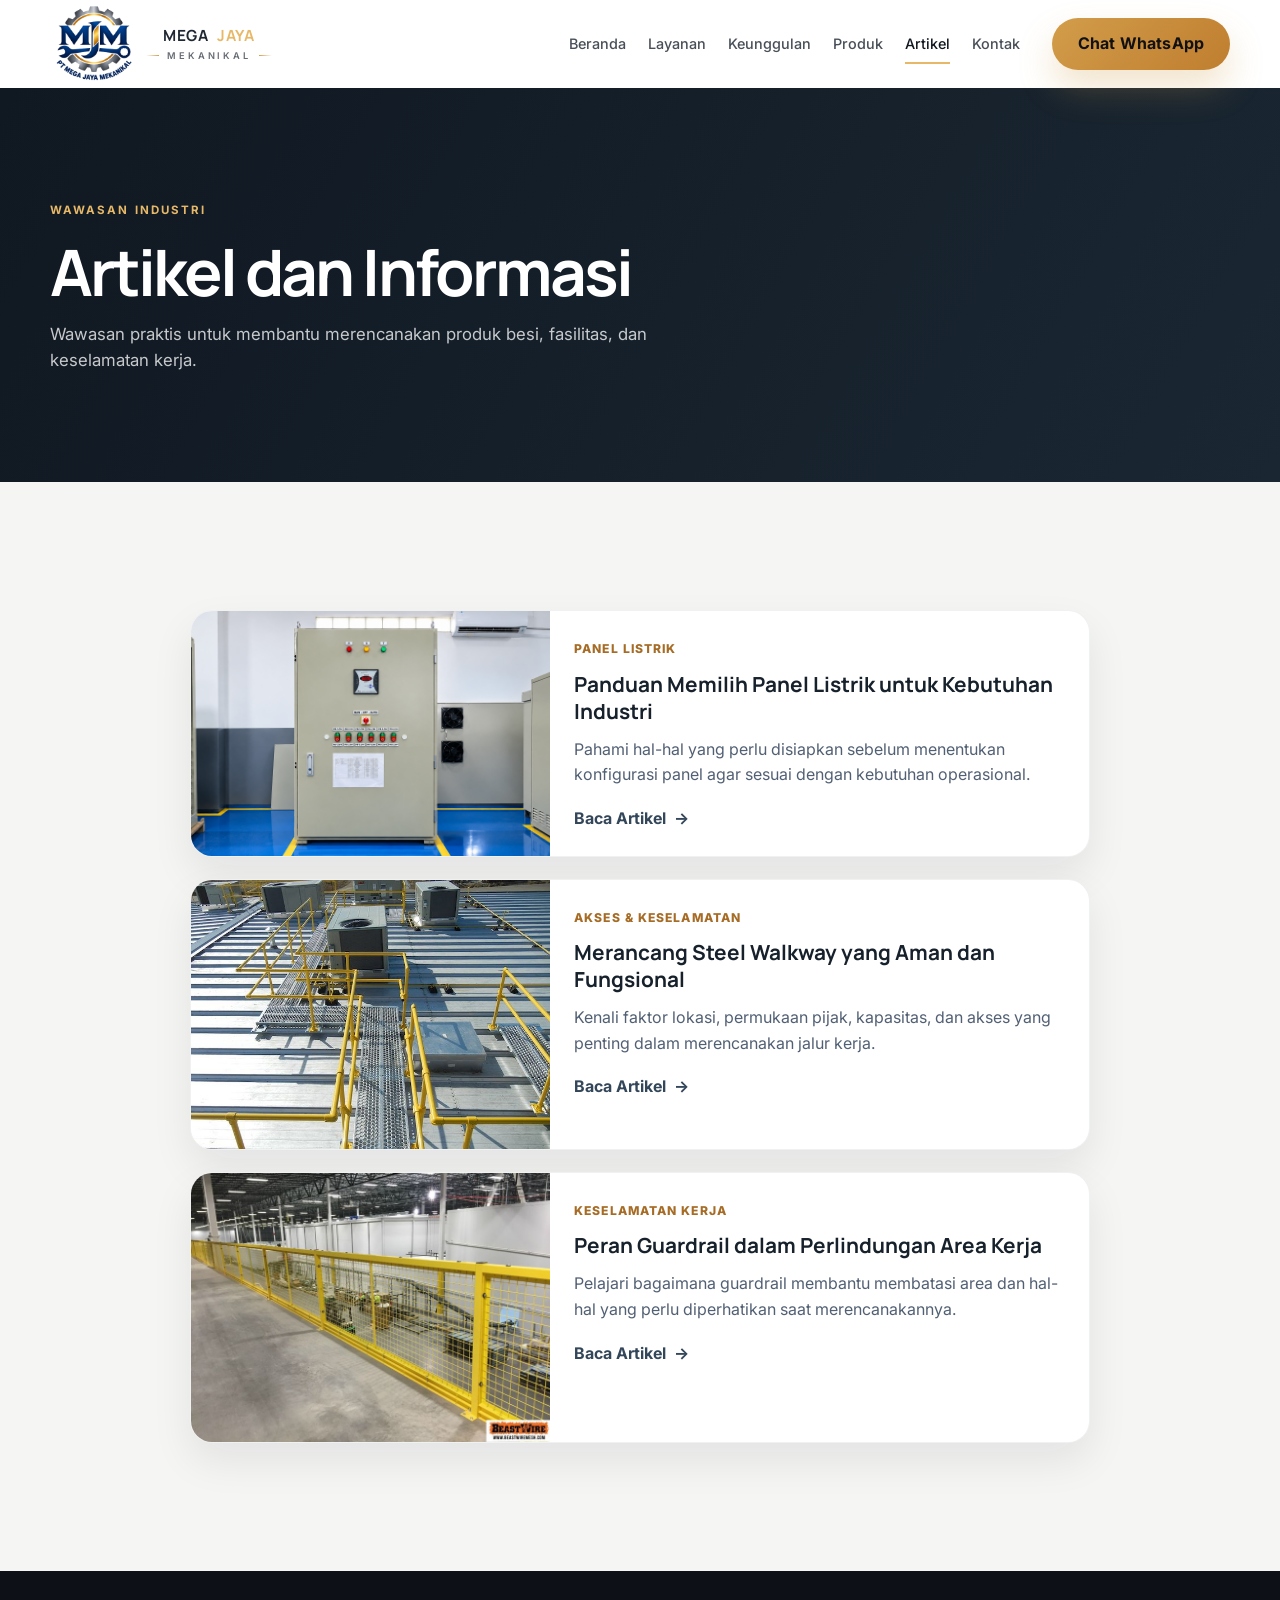
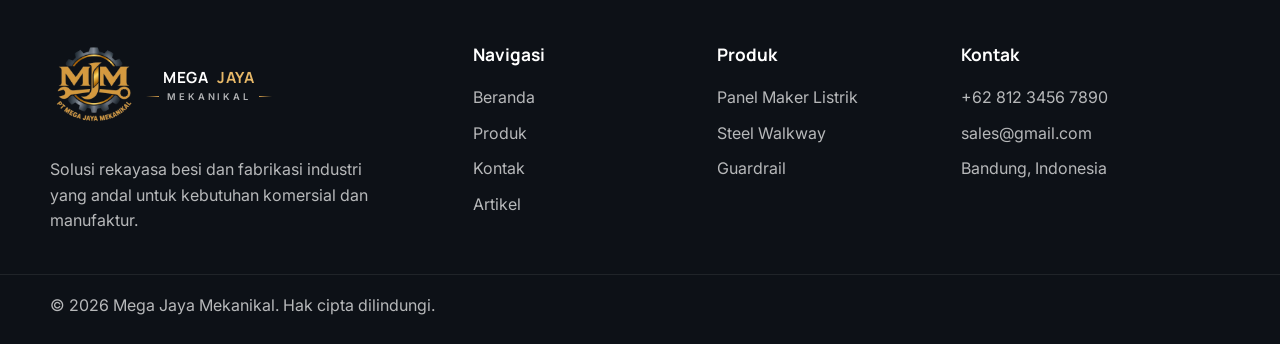
==== pages/artikel/index.html @ 6487f5b6 "Add articles and organize site pages Co-authored-by: Copilot <223556219+Copilot@users.noreply.github" ====
<!DOCTYPE html>
<html lang="id">
  <head>
    <meta charset="UTF-8" />
    <meta name="viewport" content="width=device-width, initial-scale=1.0" />
    <title>Artikel | Mega Jaya Mekanikal</title>
    <meta name="description" content="Artikel seputar panel listrik, steel walkway, dan keselamatan fasilitas industri dari Mega Jaya Mekanikal." />
    <link rel="icon" type="image/png" href="../../assets/images/mjm.png" />
    <link rel="preconnect" href="https://fonts.googleapis.com" />
    <link rel="preconnect" href="https://fonts.gstatic.com" crossorigin />
    <link href="https://fonts.googleapis.com/css2?family=Inter:wght@400;500;600;700;800;900&family=Manrope:wght@400;500;600;700;800&display=swap" rel="stylesheet" />
    <link rel="stylesheet" href="../../css/style.css" />
  </head>
  <body class="inner-page">
    <header class="site-header" id="top">
      <nav class="navbar container" aria-label="Navigasi utama">
        <a href="../../index.html#home" class="brand" aria-label="Beranda Mega Jaya Mekanikal">
          <img class="brand-logo" src="../../assets/images/mjm.png" alt="" />
          <span class="brand-text"><strong>Mega <span>Jaya</span></strong><small>MEKANIKAL</small></span>
        </a>
        <button class="nav-toggle" aria-label="Buka menu" aria-expanded="false">
          <span></span><span></span><span></span>
        </button>
        <div class="nav-menu" id="navMenu">
          <a class="nav-link" href="../../index.html">Beranda</a>
          <a class="nav-link" href="../../index.html#services">Layanan</a>
          <a class="nav-link" href="../../index.html#why-us">Keunggulan</a>
          <a class="nav-link" href="../produk/index.html">Produk</a>
          <a class="nav-link active" href="index.html" aria-current="page">Artikel</a>
          <a class="nav-link" href="../kontak/index.html">Kontak</a>
          <a class="btn btn-primary nav-cta" href="https://wa.me/6281234567890" target="_blank" rel="noopener">Chat WhatsApp</a>
        </div>
      </nav>
    </header>

    <main>
      <section class="page-banner">
        <div class="container">
          <span class="eyebrow">Wawasan Industri</span>
          <h1>Artikel dan Informasi</h1>
          <p>Wawasan praktis untuk membantu merencanakan produk besi, fasilitas, dan keselamatan kerja.</p>
        </div>
      </section>

      <section class="section article-listing">
        <div class="container">
          <div class="article-grid">
            <article class="article-card reveal">
              <a class="article-card-image" href="memilih-panel-listrik-industri.html" aria-label="Baca panduan memilih panel listrik industri">
                <img src="../../assets/images/panel.png" alt="Panel listrik untuk fasilitas industri" />
              </a>
              <div class="article-card-body">
                <span class="article-category">Panel Listrik</span>
                <h2><a href="memilih-panel-listrik-industri.html">Panduan Memilih Panel Listrik untuk Kebutuhan Industri</a></h2>
                <p>Pahami hal-hal yang perlu disiapkan sebelum menentukan konfigurasi panel agar sesuai dengan kebutuhan operasional.</p>
                <a class="article-read-more" href="memilih-panel-listrik-industri.html">Baca Artikel <span aria-hidden="true">→</span></a>
              </div>
            </article>

            <article class="article-card reveal">
              <a class="article-card-image" href="steel-walkway-aman.html" aria-label="Baca tentang steel walkway yang aman">
                <img src="../../assets/images/walkway.jpg" alt="Steel walkway di area kerja industri" />
              </a>
              <div class="article-card-body">
                <span class="article-category">Akses &amp; Keselamatan</span>
                <h2><a href="steel-walkway-aman.html">Merancang Steel Walkway yang Aman dan Fungsional</a></h2>
                <p>Kenali faktor lokasi, permukaan pijak, kapasitas, dan akses yang penting dalam merencanakan jalur kerja.</p>
                <a class="article-read-more" href="steel-walkway-aman.html">Baca Artikel <span aria-hidden="true">→</span></a>
              </div>
            </article>

            <article class="article-card reveal">
              <a class="article-card-image" href="guardrail-perlindungan-area-kerja.html" aria-label="Baca tentang guardrail untuk perlindungan area kerja">
                <img src="../../assets/images/guardrail.jpg" alt="Guardrail sebagai pembatas area kerja" />
              </a>
              <div class="article-card-body">
                <span class="article-category">Keselamatan Kerja</span>
                <h2><a href="guardrail-perlindungan-area-kerja.html">Peran Guardrail dalam Perlindungan Area Kerja</a></h2>
                <p>Pelajari bagaimana guardrail membantu membatasi area dan hal-hal yang perlu diperhatikan saat merencanakannya.</p>
                <a class="article-read-more" href="guardrail-perlindungan-area-kerja.html">Baca Artikel <span aria-hidden="true">→</span></a>
              </div>
            </article>
          </div>
        </div>
      </section>
    </main>

    <footer class="site-footer">
      <div class="container footer-grid">
        <div class="footer-brand">
          <a href="../../index.html#home" class="brand" aria-label="Beranda Mega Jaya Mekanikal">
            <img class="brand-logo" src="../../assets/images/logo.png" alt="" />
            <span class="brand-text"><strong>Mega <span>Jaya</span></strong><small>MEKANIKAL</small></span>
          </a>
          <p>Solusi rekayasa besi dan fabrikasi industri yang andal untuk kebutuhan komersial dan manufaktur.</p>
        </div>
        <div>
          <h3>Navigasi</h3>
          <ul>
            <li><a href="../../index.html">Beranda</a></li>
            <li><a href="../produk/index.html">Produk</a></li>
            <li><a href="../kontak/index.html">Kontak</a></li>
            <li><a href="index.html">Artikel</a></li>
          </ul>
        </div>
        <div>
          <h3>Produk</h3>
          <ul>
            <li><a href="../produk/panel-maker-detail.html">Panel Maker Listrik</a></li>
            <li><a href="../produk/steel-walkway-detail.html">Steel Walkway</a></li>
            <li><a href="../produk/guardrail-detail.html">Guardrail</a></li>
          </ul>
        </div>
        <div>
          <h3>Kontak</h3>
          <ul>
            <li><a href="https://wa.me/6281234567890" target="_blank" rel="noopener">+62 812 3456 7890</a></li>
            <li><a href="mailto:sales@gmail.com">sales@gmail.com</a></li>
            <li>Bandung, Indonesia</li>
          </ul>
        </div>
      </div>
      <div class="footer-bottom">
        <div class="container"><p>© <span id="currentYear"></span> Mega Jaya Mekanikal. Hak cipta dilindungi.</p></div>
      </div>
    </footer>
    <button class="back-to-top" type="button" aria-label="Kembali ke atas">↑</button>
    <script src="../../js/script.js"></script>
  </body>
</html>
---- css/style.css ----
:root {
  --bg: #0d1117;
  --bg-soft: #121923;
  --panel: #171d2a;
  --panel-alt: #1d2733;
  --card: rgba(255, 255, 255, 0.04);
  --text: #edf2f7;
  --muted: #afbcc9;
  --stroke: rgba(255, 255, 255, 0.1);
  --primary: #d29d4a;
  --primary-strong: #e7b868;
  --secondary: #7ea2c2;
  --success: #7ac7a1;
  --shadow: 0 24px 60px rgba(0, 0, 0, 0.34);
  --radius-lg: 28px;
  --radius-md: 18px;
  --radius-sm: 12px;
  --container: min(1180px, calc(100% - 40px));
  --transition: 0.35s ease;
  --section-space: clamp(80px, 10vw, 140px);
  --heading: "Manrope", "Inter", sans-serif;
  --body: "Inter", sans-serif;
}

* {
  box-sizing: border-box;
  margin: 0;
  padding: 0;
}

html {
  scroll-behavior: smooth;
}

body {
  font-family: var(--body);
  background: black;
  color: var(--bg);
  line-height: 1.6;
}

img {
  display: block;
  width: 100%;
}

a {
  color: inherit;
  text-decoration: none;
}

button,
input,
textarea {
  font: inherit;
}

button {
  cursor: pointer;
  border: none;
  background: none;
}

.container {
  width: var(--container);
  margin: 0 auto;
}

.section {
  padding: var(--section-space) 0;
}

.eyebrow {
  display: inline-flex;
  align-items: center;
  font-size: 0.72rem;
  letter-spacing: 0.18em;
  text-transform: uppercase;
  color: var(--primary-strong);
  font-weight: 700;
  margin-bottom: 18px;
}

.eyebrow-dark {
  color: var(--primary);
}

.section-heading {
  max-width: 700px;
  margin-bottom: 48px;
}

.section-heading h2 {
  font-family: var(--heading);
  font-size: clamp(2.2rem, 4vw, 3.4rem);
  line-height: 1.08;
  color: var(--bg);
  letter-spacing: -0.04em;
}

.inner-page {
  min-height: 100vh;
  background: #f5f5f3;
}

.page-banner {
  padding: clamp(64px, 9vw, 108px) 0;
  background: linear-gradient(120deg, #101821, #1a2733);
  color: white;
}

.page-banner h1 {
  max-width: 780px;
  margin-bottom: 14px;
  font-family: var(--heading);
  font-size: clamp(2.4rem, 5vw, 4rem);
  line-height: 1.08;
  letter-spacing: -0.045em;
}

.page-banner p {
  max-width: 620px;
  color: rgba(255, 255, 255, 0.76);
  font-size: 1.05rem;
}

.article-back-link {
  display: inline-block;
  margin-bottom: 22px;
  color: rgba(255, 255, 255, 0.82);
  font-weight: 700;
}

.article-back-link:hover {
  color: var(--primary-strong);
}

.article-grid {
  display: grid;
  grid-template-columns: minmax(0, 900px);
  justify-content: center;
  gap: 22px;
}

.article-card {
  display: grid;
  grid-template-columns: minmax(220px, 0.8fr) minmax(0, 1.2fr);
  align-items: stretch;
  overflow: hidden;
  border: 1px solid rgba(11, 17, 21, 0.06);
  border-radius: 22px;
  background: #fff;
  box-shadow: 0 18px 40px rgba(18, 24, 32, 0.08);
  transition: transform var(--transition), box-shadow var(--transition);
}

.article-card:hover {
  transform: translateY(-6px);
  box-shadow: 0 28px 50px rgba(17, 20, 24, 0.12);
}

.article-card-image {
  display: block;
  overflow: hidden;
}

.article-card-image img {
  height: 100%;
  min-height: 230px;
  object-fit: cover;
  transition: transform var(--transition);
}

.article-card:hover .article-card-image img {
  transform: scale(1.04);
}

.article-card-body {
  padding: 24px;
}

.article-category {
  display: inline-block;
  margin-bottom: 12px;
  color: #a66c26;
  font-size: 0.76rem;
  font-weight: 800;
  letter-spacing: 0.09em;
  text-transform: uppercase;
}

.article-card-body h2 {
  margin-bottom: 12px;
  color: #17212b;
  font-family: var(--heading);
  font-size: 1.3rem;
  line-height: 1.3;
}

.article-card-body h2 a:hover {
  color: #a66c26;
}

.article-card-body p {
  margin-bottom: 18px;
  color: #526074;
}

.article-read-more {
  display: inline-flex;
  align-items: center;
  gap: 8px;
  color: #33465a;
  font-weight: 700;
}

.article-read-more:hover {
  color: #a66c26;
}

.article-content {
  max-width: 850px;
  padding-top: 56px;
  padding-bottom: 80px;
}

.article-feature-image {
  width: 100%;
  max-height: 480px;
  margin-bottom: 34px;
  border-radius: var(--radius-lg);
  object-fit: cover;
}

.article-content p {
  margin-bottom: 18px;
  color: #445160;
  font-size: 1.04rem;
  line-height: 1.8;
}

.article-content .article-lead {
  color: #273443;
  font-size: 1.2rem;
  font-weight: 500;
}

.article-content h2 {
  margin: 34px 0 12px;
  color: #17212b;
  font-family: var(--heading);
  font-size: 1.7rem;
  line-height: 1.25;
}

.article-cta {
  margin: 42px 0 28px;
  padding: clamp(24px, 4vw, 38px);
  border-radius: var(--radius-md);
  background: #17212b;
  color: white;
}

.article-cta h2 {
  margin: 0 0 8px;
  color: white;
}

.article-cta p {
  color: rgba(255, 255, 255, 0.74);
}

.article-bottom-link {
  margin-bottom: 0;
  color: #33465a;
}

.article-bottom-link:hover {
  color: #a66c26;
}

.site-header {
  position: sticky;
  top: 0;
  z-index: 1000;
  background: #fff;
  transition: background-color var(--transition), box-shadow var(--transition), backdrop-filter var(--transition);
}

.site-header.scrolled {
  background: rgba(255, 255, 255, 0.55);
  box-shadow: 0 12px 40px rgba(0, 0, 0, 0.1);
  backdrop-filter: blur(12px);
  -webkit-backdrop-filter: blur(8px);
}

.navbar {
  display: flex;
  align-items: center;
  justify-content: space-between;
  min-height: 82px;
  gap: 18px;
}

.brand {
  display: inline-flex;
  align-items: center;
  gap: 8px;
  color: #202833;
  transition: opacity var(--transition);
}

.brand:hover {
  opacity: 0.86;
}

.brand-logo {
  display: block;
  width: 88px;
  height: 88px;
  object-fit: contain;
}

.brand-text {
  display: flex;
  flex-direction: column;
  align-items: center;
  gap: 7px;
  line-height: 1;
}

.brand-text strong {
  color: #202833;
  font-family: var(--heading);
  font-size: 0.96rem;
  font-weight: 700;
  letter-spacing: 0.045em;
  text-transform: uppercase;
  white-space: nowrap;
}

.brand-text strong span {
  display: inline-block;
  margin-left: 0.3em;
  color: var(--primary-strong);
}

.brand-text small {
  display: flex;
  align-items: center;
  gap: 8px;
  color: rgba(32, 40, 51, 0.68);
  font-size: 0.58rem;
  font-weight: 600;
  letter-spacing: 0.31em;
}

.brand-text small::before,
.brand-text small::after {
  width: 13px;
  height: 1px;
  background: linear-gradient(90deg, transparent, var(--primary));
  content: "";
}

.brand-text small::after {
  background: linear-gradient(90deg, var(--primary), transparent);
}

.nav-menu {
  display: flex;
  align-items: center;
  gap: 22px;
  color: rgba(32, 40, 51, 0.82);
}

.nav-link {
  position: relative;
  font-size: 0.9rem;
  font-weight: 500;
  transition: color var(--transition);
}

.nav-link::after {
  content: "";
  position: absolute;
  left: 0;
  bottom: -8px;
  width: 100%;
  height: 2px;
  background: var(--primary-strong);
  transform: scaleX(0);
  transform-origin: left;
  transition: transform var(--transition);
}

.nav-link:hover,
.nav-link.active {
  color: #111820;
}

.nav-link:hover::after,
.nav-link.active::after {
  transform: scaleX(1);
}

main section[id] {
  scroll-margin-top: 100px;
}

.btn {
  display: inline-flex;
  align-items: center;
  justify-content: center;
  min-height: 52px;
  padding: 0 26px;
  border-radius: 999px;
  transition: transform var(--transition), box-shadow var(--transition), background var(--transition), color var(--transition);
  font-weight: 700;
  letter-spacing: 0.01em;
}

.btn:hover {
  transform: translateY(-2px);
}

.btn-primary {
  background: linear-gradient(135deg, var(--primary), #bf7e2f);
  color: #111;
  box-shadow: 0 18px 35px rgba(210, 157, 74, 0.28);
}

.btn-secondary {
  background: rgba(255, 255, 255, 0.06);
  border: 1px solid rgba(255, 255, 255, 0.14);
  color: white;
}

.nav-cta {
  margin-left: 10px;
}

.hero {
  position: relative;
  min-height: 760px;
  background: url('https://images.unsplash.com/photo-1504307651254-35680f356dfd?auto=format&fit=crop&w=1800&q=80') center/cover no-repeat;
  overflow: hidden;
}

.hero-overlay {
  position: absolute;
  inset: 0;
  background: linear-gradient(90deg, rgba(7, 10, 14, 0.86), rgba(9, 13, 18, 0.66) 38%, rgba(9, 13, 18, 0.36));
}

.hero-inner {
  position: relative;
  z-index: 1;
  display: grid;
  align-items: center;
  grid-template-columns: 1.2fr 0.8fr;
  gap: 48px;
  min-height: 760px;
}

.hero-copy {
  max-width: 650px;
  color: white;
}

.hero-copy h1 {
  font-family: var(--heading);
  font-size: clamp(3rem, 6vw, 5.3rem);
  line-height: 0.96;
  letter-spacing: -0.06em;
  margin-bottom: 22px;
}

.hero-copy h1 span {
  color: var(--primary-strong);
}

.hero-copy p {
  font-size: 1.08rem;
  color: rgba(255, 255, 255, 0.8);
  margin-bottom: 32px;
  max-width: 560px;
}

.hero-actions {
  display: flex;
  flex-wrap: wrap;
  gap: 16px;
  margin-bottom: 38px;
}

.hero-visual {
  display: flex;
  justify-content: center;
}

.visual-card {
  position: relative;
  width: min(100%, 470px);
  padding: 18px;
  border-radius: var(--radius-lg);
  background: rgba(18, 23, 31, 0.56);
  border: 1px solid rgba(255, 255, 255, 0.12);
  box-shadow: var(--shadow);
}

.visual-card img {
  height: 520px;
  object-fit: cover;
  border-radius: 22px;
}

.mini-badge {
  position: absolute;
  top: 30px;
  left: 30px;
  z-index: 2;
  display: inline-flex;
  align-items: center;
  gap: 8px;
  padding: 10px 14px;
  border-radius: 999px;
  color: white;
  background: rgba(10, 13, 18, 0.7);
  border: 1px solid rgba(255, 255, 255, 0.14);
  font-size: 0.72rem;
  letter-spacing: 0.04em;
}

.status-dot {
  width: 9px;
  height: 9px;
  border-radius: 50%;
  background: var(--success);
  box-shadow: 0 0 0 6px rgba(122, 199, 161, 0.18);
}

.insight-panel {
  position: absolute;
  right: 25px;
  bottom: 22px;
  display: grid;
  grid-template-columns: repeat(2, minmax(120px, 1fr));
  gap: 10px;
  width: min(82%, 330px);
  padding: 14px;
  border-radius: 16px;
  background: rgba(8, 11, 16, 0.78);
  border: 1px solid rgba(255, 255, 255, 0.07);
  backdrop-filter: blur(8px);
}

.insight-panel div {
  display: flex;
  flex-direction: column;
  gap: 6px;
}

.insight-panel span {
  font-size: 0.7rem;
  letter-spacing: 0.05em;
  text-transform: uppercase;
  color: rgba(255, 255, 255, 0.7);
}

.insight-panel strong {
  color: white;
  font-size: 1.45rem;
  line-height: 1;
}

.about {
  background: linear-gradient(180deg, #f7f7f4 0%, #f1f2f0 100%);
}

.about-grid {
  display: grid;
  grid-template-columns: 1fr 1fr;
  gap: 54px;
  align-items: center;
}

.about-visual {
  position: relative;
}

.about-visual img {
  height: 520px;
  object-fit: cover;
  border-radius: var(--radius-lg);
  box-shadow: var(--shadow);
}

.about-copy {
  color: #2d3741;
}

.about-copy p {
  font-size: 1.04rem;
  margin-bottom: 18px;
}

.products {
  background: #f5f5f3;
}

.product-grid {
  display: grid;
  grid-template-columns: repeat(3, minmax(0, 1fr));
  gap: 26px;
}

.product-card {
  overflow: hidden;
  border-radius: 22px;
  background: #fff;
  box-shadow: 0 18px 40px rgba(18, 24, 32, 0.08);
  border: 1px solid rgba(11, 17, 21, 0.05);
  transition: transform var(--transition), box-shadow var(--transition);
}

.product-card:hover {
  transform: translateY(-8px);
  box-shadow: 0 28px 50px rgba(17, 20, 24, 0.12);
}

.product-card img {
  height: 230px;
  object-fit: cover;
}

.card-body {
  padding: 22px 20px 24px;
}

.card-body h3 {
  font-family: var(--heading);
  font-size: 1.34rem;
  margin-bottom: 12px;
  color: var(--bg);
}

.card-body h2 {
  font-family: var(--heading);
  font-size: 1.34rem;
  margin-bottom: 12px;
  color: var(--bg);
}

.card-body p {
  color: #526074;
  margin-bottom: 20px;
}

.product-detail {
  display: inline-flex;
  align-items: center;
  justify-content: center;
  min-height: 42px;
  padding: 0 16px;
  border-radius: 999px;
  background: rgba(210, 157, 74, 0.1);
  color: #22415d;
  font-weight: 700;
  transition: background var(--transition), color var(--transition), transform var(--transition);
}

.product-detail:hover {
  background: var(--primary);
  color: #10171c;
  transform: translateY(-2px);
}

.services {
  background: #101821;
}

.services .section-heading h2 {
  color: white;
}

.services-grid {
  display: grid;
  grid-template-columns: repeat(3, minmax(0, 1fr));
  gap: 24px;
}

.service-card {
  padding: 30px 24px;
  border-radius: 20px;
  background: linear-gradient(180deg, rgba(255, 255, 255, 0.02), rgba(255, 255, 255, 0.04));
  border: 1px solid rgba(255, 255, 255, 0.08);
  transition: transform var(--transition), border-color var(--transition);
}

.service-card:hover {
  transform: translateY(-6px);
  border-color: rgba(210, 157, 74, 0.45);
}

.service-icon {
  display: inline-flex;
  align-items: center;
  justify-content: center;
  width: 54px;
  height: 54px;
  border-radius: 14px;
  background: rgba(210, 157, 74, 0.14);
  color: var(--primary-strong);
  font-weight: 800;
  font-size: 0.9rem;
  margin-bottom: 18px;
}

.service-card h3 {
  font-family: var(--heading);
  font-size: 1.28rem;
  color: white;
  margin-bottom: 10px;
}

.service-card p {
  color: rgba(255, 255, 255, 0.7);
}

.why-us {
  background: #f0f2f5;
}

.why-grid {
  display: grid;
  grid-template-columns: repeat(4, minmax(0, 1fr));
  gap: 22px;
}

.why-card {
  padding: 26px 22px;
  border-radius: 18px;
  background: rgba(255, 255, 255, 0.7);
  border: 1px solid rgba(12, 17, 22, 0.06);
  text-align: center;
  transition: transform var(--transition), box-shadow var(--transition), border-color var(--transition);
}

.why-card:hover {
  transform: translateY(-6px);
  border-color: rgba(210, 157, 74, 0.35);
  box-shadow: 0 20px 36px rgba(20, 28, 36, 0.08);
}

.why-card span {
  display: inline-flex;
  align-items: center;
  justify-content: center;
  width: 56px;
  height: 56px;
  border-radius: 50%;
  background: rgba(210, 157, 74, 0.12);
  color: var(--primary);
  font-size: 1.4rem;
  margin-bottom: 16px;
}

.why-card h3 {
  font-family: var(--heading);
  color: var(--bg);
  font-size: 1.08rem;
}

.values {
  display: flex;
  align-items: center;
  min-height: 80vh;
}

.values-inner {
  padding: 42px 36px;
  border-radius: 32px;
  background: linear-gradient(135deg, #0f1720, #18212b 70%, #111b26);
  color: white;
  box-shadow: var(--shadow);
}

.values-copy {
  margin-bottom: 28px;
}

.values-copy h2 {
  font-family: var(--heading);
  font-size: clamp(2rem, 3vw, 3rem);
  letter-spacing: -0.05em;
}

.value-grid {
  display: grid;
  grid-template-columns: repeat(4, minmax(0, 1fr));
  gap: 18px;
}

.value-card {
  padding: 26px 20px;
  border-radius: 18px;
  background: rgba(255, 255, 255, 0.05);
  border: 1px solid rgba(255, 255, 255, 0.08);
}

.value-card h3 {
  font-family: var(--heading);
  font-size: 1.3rem;
  margin-bottom: 8px;
  color: var(--primary-strong);
}

.value-card p {
  color: rgba(255, 255, 255, 0.7);
}

.cta-section {
  position: relative;
  overflow: hidden;
  background: #090d12;
  padding: 0;
}

.cta-bg {
  position: absolute;
  inset: 0;
  background: url('https://images.unsplash.com/photo-1503387762-592deb58ef4e?auto=format&fit=crop&w=1800&q=80') center/cover no-repeat;
  opacity: 0.3;
}

.cta-inner {
  position: relative;
  z-index: 1;
  display: flex;
  align-items: center;
  justify-content: space-between;
  gap: 28px;
  min-height: 260px;
  color: white;
}

.cta-inner h2 {
  font-family: var(--heading);
  font-size: clamp(2.1rem, 4vw, 3.6rem);
  line-height: 1.08;
  letter-spacing: -0.04em;
}

.cta-inner p {
  font-size: 1.08rem;
  color: rgba(255, 255, 255, 0.8);
}

.cta-actions {
  display: flex;
  flex-wrap: wrap;
  gap: 14px;
}

.contact {
  background: #f1f2f1;
}

.contact-layout {
  display: grid;
  grid-template-columns: 0.9fr 1.1fr;
  gap: 28px;
}

.contact-address-link {
  color: #33465a;
  font-weight: 700;
}

.contact-address-link:hover {
  color: #a66c26;
}

.catalog-cta {
  background: #fff;
}

.catalog-cta-inner {
  display: flex;
  align-items: center;
  justify-content: space-between;
  gap: 28px;
}

.catalog-cta-inner h2 {
  margin-bottom: 8px;
  color: #17212b;
  font-family: var(--heading);
  font-size: clamp(1.8rem, 3vw, 2.5rem);
}

.catalog-cta-inner p {
  color: #526074;
}

.contact-info {
  display: flex;
  flex-direction: column;
  gap: 20px;
}

.info-card {
  padding: 28px;
  border-radius: 22px;
  background: white;
  box-shadow: 0 20px 42px rgba(17, 20, 25, 0.08);
}

.info-card h3 {
  font-family: var(--heading);
  font-size: 1.5rem;
  margin-bottom: 18px;
}

.info-card ul {
  list-style: none;
  display: grid;
  gap: 14px;
  color: #4a5968;
}

.map-wrap {
  overflow: hidden;
  border-radius: 22px;
  border: 1px solid rgba(12, 16, 22, 0.07);
  min-height: 270px;
  box-shadow: 0 20px 42px rgba(17, 20, 25, 0.08);
}

.map-wrap iframe {
  width: 100%;
  height: 100%;
  min-height: 270px;
  border: 0;
}

.whatsapp-card {
  position: relative;
  display: flex;
  min-height: 100%;
  flex-direction: column;
  align-items: flex-start;
  justify-content: center;
  overflow: hidden;
  padding: clamp(30px, 5vw, 56px);
  border-radius: 22px;
  background: #102b23;
  color: white;
  box-shadow: 0 24px 54px rgba(13, 54, 39, 0.18);
}

.whatsapp-card::after {
  position: absolute;
  top: -90px;
  right: -70px;
  width: 260px;
  height: 260px;
  border: 1px solid rgba(91, 218, 150, 0.2);
  border-radius: 50%;
  box-shadow: 0 0 0 28px rgba(91, 218, 150, 0.04), 0 0 0 58px rgba(91, 218, 150, 0.035);
  content: "";
}

.whatsapp-mark {
  display: grid;
  width: 58px;
  height: 58px;
  place-items: center;
  margin-bottom: 32px;
  border: 1px solid rgba(255, 255, 255, 0.25);
  border-radius: 18px;
  background: #20b96a;
  color: #082216;
  font-size: 0.9rem;
  font-weight: 900;
}

.whatsapp-card .eyebrow {
  color: #72e2a3;
}

.whatsapp-card h3 {
  max-width: 440px;
  margin-bottom: 14px;
  font-family: var(--heading);
  font-size: clamp(1.8rem, 3.4vw, 2.65rem);
  line-height: 1.12;
}

.whatsapp-card p {
  max-width: 420px;
  margin-bottom: 28px;
  color: rgba(255, 255, 255, 0.74);
}

.whatsapp-button {
  position: relative;
  z-index: 1;
  gap: 10px;
  background: #20b96a;
  color: #082216;
  box-shadow: 0 12px 28px rgba(32, 185, 106, 0.22);
}

.whatsapp-button span {
  font-size: 1.15rem;
}

.whatsapp-card small {
  margin-top: 16px;
  color: rgba(255, 255, 255, 0.62);
}

.site-footer {
  background: #0d1117;
  color: rgba(255, 255, 255, 0.76);
  padding-top: 70px;
}

.footer-grid {
  display: grid;
  grid-template-columns: 1.3fr 0.7fr 0.7fr 0.9fr;
  gap: 34px;
  padding-bottom: 40px;
}

.footer-brand p {
  margin-top: 20px;
  max-width: 320px;
  color: rgba(255, 255, 255, 0.7);
}

.site-footer h3 {
  color: white;
  font-family: var(--heading);
  font-size: 1.08rem;
  margin-bottom: 16px;
}

.site-footer .brand-text strong {
  color: white;
}

.site-footer .brand-text small {
  color: rgba(255, 255, 255, 0.68);
}

.site-footer ul {
  list-style: none;
  display: grid;
  gap: 10px;
}

.site-footer a,
.site-footer li {
  color: rgba(255, 255, 255, 0.7);
}

.social-links {
  display: flex;
  gap: 10px;
  margin-top: 16px;
}

.social-links a {
  display: inline-flex;
  align-items: center;
  justify-content: center;
  width: 34px;
  height: 34px;
  border-radius: 50%;
  background: rgba(255, 255, 255, 0.05);
  border: 1px solid rgba(255, 255, 255, 0.08);
  color: white;
  font-weight: 700;
}

.footer-bottom {
  border-top: 1px solid rgba(255, 255, 255, 0.08);
  padding: 18px 0 26px;
  color: rgba(255, 255, 255, 0.7);
}

.back-to-top {
  position: fixed;
  right: 22px;
  bottom: 22px;
  display: inline-flex;
  align-items: center;
  justify-content: center;
  width: 52px;
  height: 52px;
  border-radius: 50%;
  background: linear-gradient(135deg, var(--primary), #b9772e);
  color: #121821;
  font-size: 1.5rem;
  box-shadow: 0 20px 35px rgba(210, 157, 74, 0.35);
  opacity: 0;
  visibility: hidden;
  transform: translateY(10px);
  transition: opacity var(--transition), visibility var(--transition), transform var(--transition);
  z-index: 1100;
}

.back-to-top.visible {
  opacity: 1;
  visibility: visible;
  transform: translateY(0);
}

.product-page {
  min-height: 100vh;
  background: #f5f5f3;
  color: #202833;
}

.product-page-header {
  background: #fff;
  border-bottom: 1px solid rgba(32, 40, 51, 0.08);
}

.product-page-nav {
  display: flex;
  align-items: center;
  justify-content: space-between;
  min-height: 82px;
  gap: 20px;
}

.product-page-nav .brand {
  color: #202833;
}

.product-page-nav .brand-text strong {
  color: #202833;
}

.product-page-back {
  color: #33465a;
  font-weight: 700;
}

.product-page-back:hover {
  color: #a66c26;
}

.product-page-nav-links {
  display: flex;
  align-items: center;
  gap: 22px;
  color: #33465a;
  font-weight: 600;
}

.product-page-nav-links a:hover,
.product-page-nav-links a[aria-current="page"] {
  color: #a66c26;
}

.product-page-main {
  width: var(--container);
  margin: 0 auto;
  padding: clamp(40px, 7vw, 82px) 0;
}

.product-detail-hero {
  display: grid;
  grid-template-columns: 1fr 1fr;
  align-items: center;
  overflow: hidden;
  border-radius: var(--radius-lg);
  background: #fff;
  box-shadow: 0 18px 40px rgba(18, 24, 32, 0.08);
}

.product-detail-hero img {
  width: 100%;
  height: 100%;
  min-height: 420px;
  object-fit: cover;
}

.product-detail-copy {
  padding: clamp(28px, 5vw, 64px);
}

.product-detail-copy .eyebrow {
  color: #a66c26;
}

.product-detail-copy h1 {
  margin-bottom: 18px;
  color: #17212b;
  font-family: var(--heading);
  font-size: clamp(2.2rem, 4vw, 3.6rem);
  line-height: 1.1;
}

.product-detail-copy p {
  color: #526074;
  font-size: 1.04rem;
}

.product-page-section {
  margin-top: clamp(42px, 7vw, 76px);
}

.product-page-section h2 {
  margin-bottom: 22px;
  color: #17212b;
  font-family: var(--heading);
  font-size: clamp(1.7rem, 3vw, 2.35rem);
}

.product-spec-grid,
.product-project-grid {
  display: grid;
  grid-template-columns: repeat(3, minmax(0, 1fr));
  gap: 18px;
}

.product-spec,
.product-project {
  padding: 24px;
  border: 1px solid rgba(32, 40, 51, 0.08);
  border-radius: var(--radius-md);
  background: #fff;
}

.product-spec h3,
.product-project h3 {
  margin-bottom: 8px;
  color: #202833;
  font-family: var(--heading);
  font-size: 1.05rem;
}

.product-spec p,
.product-project p {
  color: #526074;
}

.product-page-cta {
  display: flex;
  align-items: center;
  justify-content: space-between;
  gap: 24px;
  margin-top: clamp(42px, 7vw, 76px);
  padding: clamp(24px, 4vw, 42px);
  border-radius: var(--radius-md);
  background: #17212b;
  color: #fff;
}

.product-page-cta h2 {
  margin-bottom: 6px;
  font-family: var(--heading);
}

.product-page-cta p {
  color: rgba(255, 255, 255, 0.72);
}

@media (max-width: 760px) {
  .product-page-nav {
    flex-wrap: wrap;
    padding: 12px 0;
  }

  .product-page-nav-links {
    order: 3;
    flex-basis: 100%;
    justify-content: center;
  }

  .product-detail-hero {
    grid-template-columns: 1fr;
  }

  .product-detail-hero img {
    min-height: 260px;
    max-height: 380px;
  }

  .product-spec-grid,
  .product-project-grid {
    grid-template-columns: 1fr;
  }

  .product-page-cta {
    align-items: flex-start;
    flex-direction: column;
  }
}

.reveal {
  opacity: 0;
  transform: translateY(26px);
  transition: opacity 0.7s ease, transform 0.7s ease;
}

.reveal.visible {
  opacity: 1;
  transform: translateY(0);
}

.nav-toggle {
  display: none;
  flex-direction: column;
  justify-content: center;
  gap: 5px;
  width: 46px;
  height: 46px;
  border-radius: 12px;
  background: rgba(32, 40, 51, 0.04);
  border: 1px solid rgba(32, 40, 51, 0.16);
}

.nav-toggle span {
  display: block;
  width: 22px;
  height: 2px;
  background: #202833;
  margin: 0 auto;
  border-radius: 999px;
}

@media (max-width: 1024px) {
  .product-grid {
    grid-template-columns: repeat(2, minmax(0, 1fr));
  }

  .services-grid,
  .why-grid,
  .value-grid {
    grid-template-columns: repeat(2, minmax(0, 1fr));
  }

  .hero-inner,
  .about-grid,
  .contact-layout,
  .footer-grid {
    grid-template-columns: 1fr;
  }

  .cta-inner {
    flex-direction: column;
    align-items: flex-start;
    justify-content: center;
    padding: 50px 0;
  }

  .catalog-cta-inner {
    align-items: flex-start;
    flex-direction: column;
  }
}

@media (max-width: 1120px) and (min-width: 761px) {
  .nav-menu {
    gap: 10px;
  }

  .nav-link {
    font-size: 0.82rem;
  }

  .nav-cta {
    min-height: 46px;
    margin-left: 0;
    padding: 0 18px;
    font-size: 0.84rem;
  }
}

@media (max-width: 760px) {
  .nav-toggle {
    display: flex;
  }

  .nav-menu {
    position: absolute;
    top: 100%;
    left: 20px;
    right: 20px;
    display: none;
    flex-direction: column;
    align-items: flex-start;
    gap: 18px;
    padding: 20px;
    background: rgba(255, 255, 255, 0.98);
    border: 1px solid rgba(32, 40, 51, 0.1);
    border-radius: 16px;
    box-shadow: var(--shadow);
  }

  .nav-menu.open {
    display: flex;
  }

  .article-card {
    grid-template-columns: 1fr;
  }

  .article-card-image img {
    height: 220px;
    min-height: 0;
  }

  .product-page-nav-links {
    flex-wrap: wrap;
    gap: 12px 18px;
  }

  .nav-cta {
    width: 100%;
    margin-left: 0;
  }

  .hero {
    min-height: 700px;
  }

  .hero-inner {
    min-height: 700px;
    padding-top: 48px;
    padding-bottom: 40px;
  }

  .hero-copy {
    max-width: 100%;
  }

  .hero-copy h1 {
    font-size: clamp(2.6rem, 12vw, 4.2rem);
  }

  .hero-actions,
  .cta-actions {
    flex-direction: column;
    align-items: stretch;
  }

  .hero-actions .btn,
  .cta-actions .btn {
    width: 100%;
  }

  .product-grid,
  .article-grid,
  .services-grid,
  .why-grid,
  .value-grid {
    grid-template-columns: 1fr;
  }

  .about-visual img {
    height: 420px;
  }

  .values-inner {
    padding: 36px 22px;
  }

  .info-card {
    padding: 22px 18px;
  }

  .site-footer {
    padding-top: 52px;
  }
}
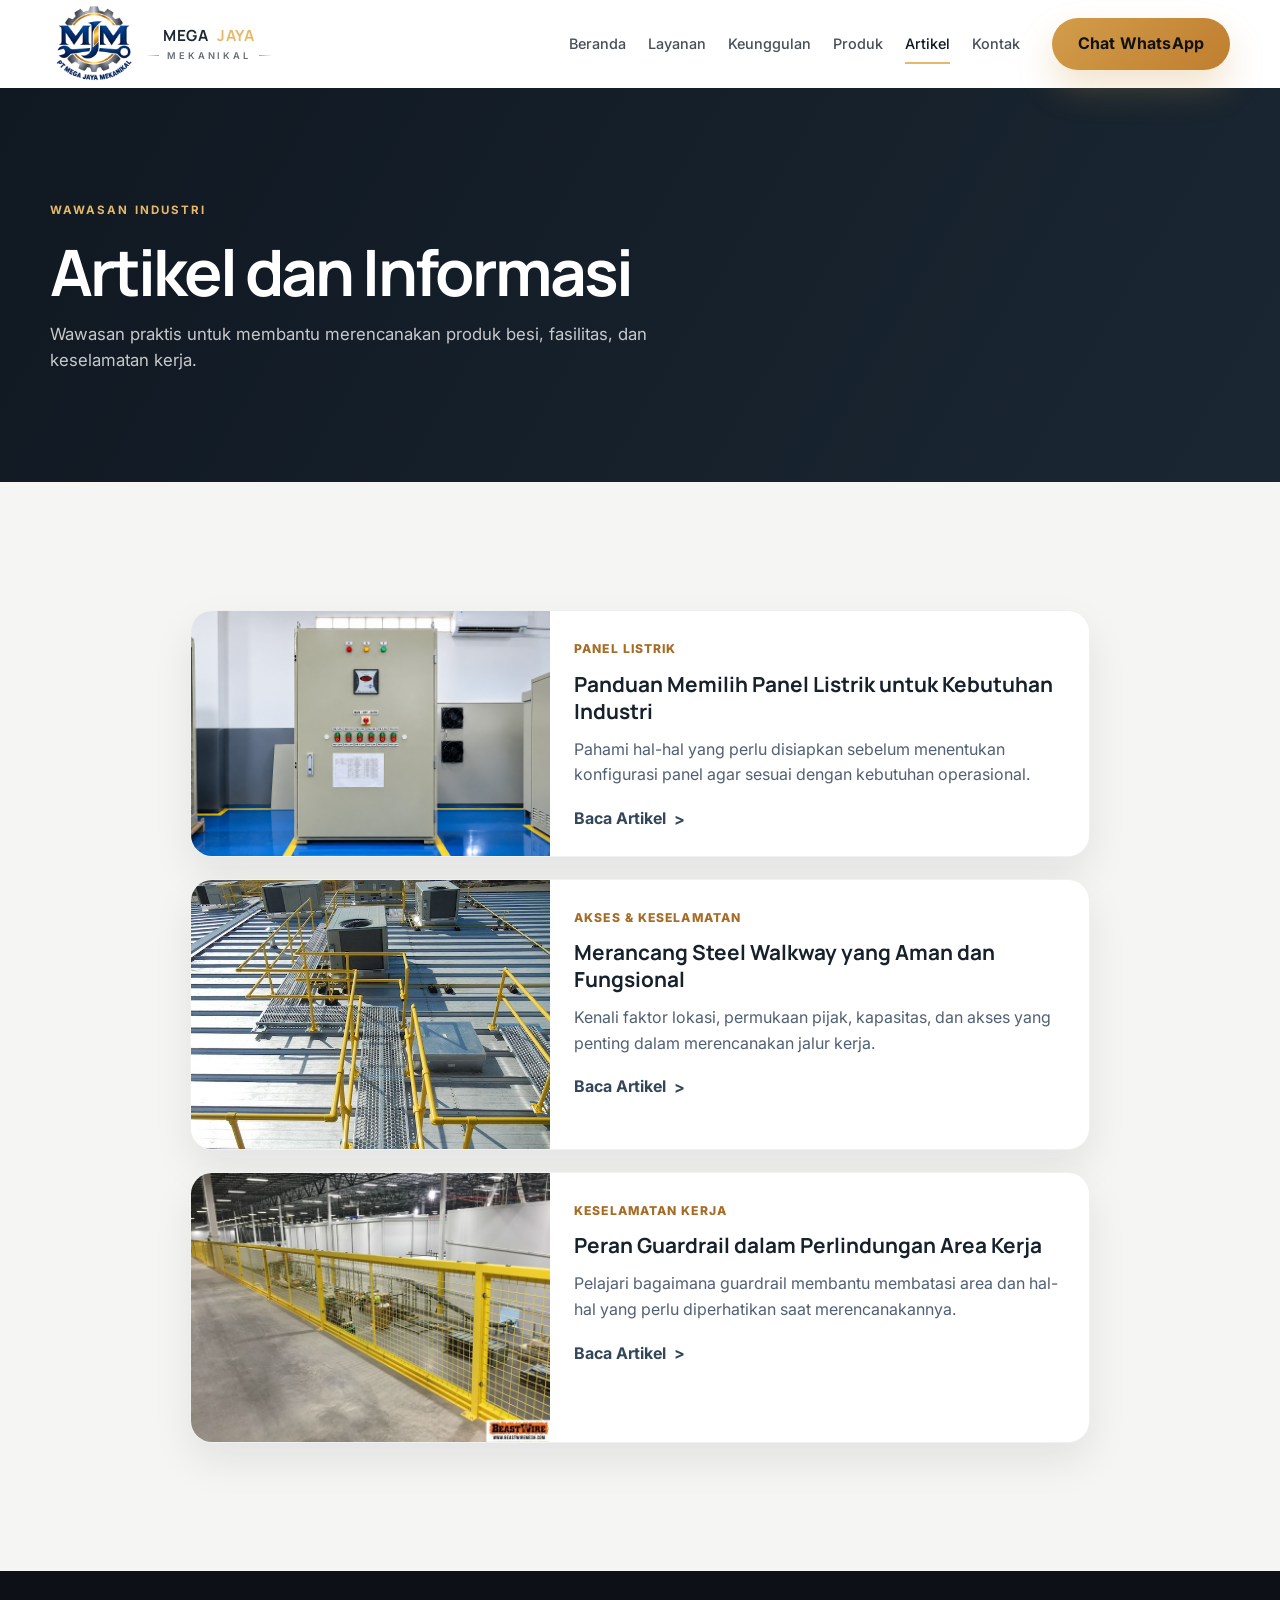
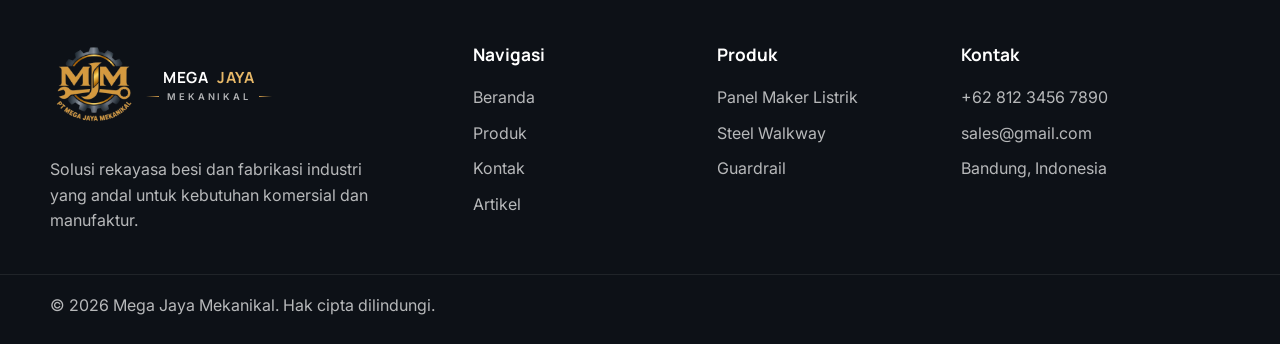
==== commit 8ebac8c9: "Center gallery and navigation arrows Co-authored-by: Copilot <223556219+Copilot@users.noreply.github" ====
--- a/pages/artikel/index.html
+++ b/pages/artikel/index.html
@@ -53,7 +53,7 @@
                 <span class="article-category">Panel Listrik</span>
                 <h2><a href="memilih-panel-listrik-industri.html">Panduan Memilih Panel Listrik untuk Kebutuhan Industri</a></h2>
                 <p>Pahami hal-hal yang perlu disiapkan sebelum menentukan konfigurasi panel agar sesuai dengan kebutuhan operasional.</p>
-                <a class="article-read-more" href="memilih-panel-listrik-industri.html">Baca Artikel <span aria-hidden="true">→</span></a>
+                <a class="article-read-more" href="memilih-panel-listrik-industri.html">Baca Artikel <span class="link-arrow" aria-hidden="true">&gt;</span></a>
               </div>
             </article>
 
@@ -65,7 +65,7 @@
                 <span class="article-category">Akses &amp; Keselamatan</span>
                 <h2><a href="steel-walkway-aman.html">Merancang Steel Walkway yang Aman dan Fungsional</a></h2>
                 <p>Kenali faktor lokasi, permukaan pijak, kapasitas, dan akses yang penting dalam merencanakan jalur kerja.</p>
-                <a class="article-read-more" href="steel-walkway-aman.html">Baca Artikel <span aria-hidden="true">→</span></a>
+                <a class="article-read-more" href="steel-walkway-aman.html">Baca Artikel <span class="link-arrow" aria-hidden="true">&gt;</span></a>
               </div>
             </article>
 
@@ -77,7 +77,7 @@
                 <span class="article-category">Keselamatan Kerja</span>
                 <h2><a href="guardrail-perlindungan-area-kerja.html">Peran Guardrail dalam Perlindungan Area Kerja</a></h2>
                 <p>Pelajari bagaimana guardrail membantu membatasi area dan hal-hal yang perlu diperhatikan saat merencanakannya.</p>
-                <a class="article-read-more" href="guardrail-perlindungan-area-kerja.html">Baca Artikel <span aria-hidden="true">→</span></a>
+                <a class="article-read-more" href="guardrail-perlindungan-area-kerja.html">Baca Artikel <span class="link-arrow" aria-hidden="true">&gt;</span></a>
               </div>
             </article>
           </div>
@@ -124,7 +124,9 @@
         <div class="container"><p>© <span id="currentYear"></span> Mega Jaya Mekanikal. Hak cipta dilindungi.</p></div>
       </div>
     </footer>
-    <button class="back-to-top" type="button" aria-label="Kembali ke atas">↑</button>
+    <button class="back-to-top" type="button" aria-label="Kembali ke atas">
+      <svg aria-hidden="true" viewBox="0 0 24 24"><path d="M12 19V5m-6 6 6-6 6 6" /></svg>
+    </button>
     <script src="../../js/script.js"></script>
   </body>
 </html>
--- a/css/style.css
+++ b/css/style.css
@@ -125,10 +125,19 @@
 }
 
 .article-back-link {
-  display: inline-block;
+  display: inline-flex;
+  align-items: center;
+  gap: 0.35em;
   margin-bottom: 22px;
   color: rgba(255, 255, 255, 0.82);
   font-weight: 700;
+}
+
+.link-arrow {
+  display: inline-flex;
+  align-items: center;
+  justify-content: center;
+  line-height: 1;
 }
 
 .article-back-link:hover {
@@ -216,6 +225,14 @@
 
 .article-read-more:hover {
   color: #a66c26;
+}
+
+.article-read-more .link-arrow {
+  transition: transform var(--transition);
+}
+
+.article-read-more:hover .link-arrow {
+  transform: translateX(3px);
 }
 
 .article-content {
@@ -1119,6 +1136,17 @@
   transform: translateY(0);
 }
 
+.back-to-top svg {
+  display: block;
+  width: 22px;
+  height: 22px;
+  fill: none;
+  stroke: currentColor;
+  stroke-linecap: round;
+  stroke-linejoin: round;
+  stroke-width: 2;
+}
+
 .product-page {
   min-height: 100vh;
   background: #f5f5f3;
@@ -1147,6 +1175,9 @@
 }
 
 .product-page-back {
+  display: inline-flex;
+  align-items: center;
+  gap: 0.35em;
   color: #33465a;
   font-weight: 700;
 }
@@ -1169,7 +1200,7 @@
 }
 
 .product-page-main {
-  width: var(--container);
+  width: min(1460px, calc(100% - 30px));
   margin: 0 auto;
   padding: clamp(40px, 7vw, 82px) 0;
 }
@@ -1249,6 +1280,155 @@
 .product-spec p,
 .product-project p {
   color: #526074;
+}
+
+.product-gallery {
+  display: grid;
+  grid-template-columns: repeat(4, minmax(0, 1fr));
+  gap: 14px;
+}
+
+.product-gallery-title {
+  margin-bottom: 12px !important;
+  font-size: clamp(2rem, 3vw, 2.5rem) !important;
+}
+
+.product-gallery-subtitle {
+  margin-bottom: 24px;
+  color: #183a7c;
+  font-family: var(--heading);
+  font-size: clamp(1.5rem, 2.5vw, 2rem);
+  font-weight: 500;
+}
+
+.product-gallery-item {
+  overflow: hidden;
+  border: 1px solid #b9e7f7;
+  border-radius: 0;
+  background: #fff;
+  cursor: zoom-in;
+}
+
+.product-gallery-item img {
+  width: 100%;
+  aspect-ratio: 3 / 2;
+  object-fit: contain;
+}
+
+.product-gallery-item:hover img,
+.product-gallery-item:focus-visible img {
+  outline: 2px solid #183a7c;
+  outline-offset: -2px;
+}
+
+.product-lightbox {
+  width: min(1100px, calc(100% - 32px));
+  max-width: none;
+  max-height: calc(100% - 32px);
+  margin: auto;
+  padding: 16px;
+  overflow: hidden;
+  border: 1px solid rgba(255, 255, 255, 0.15);
+  border-radius: 18px;
+  background: #10151c;
+  color: white;
+}
+
+.product-lightbox::backdrop {
+  background: rgba(0, 0, 0, 0.86);
+  backdrop-filter: blur(5px);
+}
+
+.product-lightbox-toolbar {
+  display: flex;
+  align-items: center;
+  justify-content: space-between;
+  min-height: 44px;
+  gap: 16px;
+}
+
+.product-lightbox-count {
+  color: rgba(255, 255, 255, 0.82);
+  font-size: 0.9rem;
+}
+
+.product-lightbox-count {
+  margin: 0;
+}
+
+.product-lightbox-control {
+  display: grid;
+  flex: 0 0 auto;
+  place-items: center;
+  padding: 0;
+  border: 1px solid rgba(255, 255, 255, 0.22);
+  border-radius: 50%;
+  background: rgba(12, 17, 23, 0.72);
+  color: white;
+}
+
+.product-lightbox-close svg {
+  display: block;
+  width: 22px;
+  height: 22px;
+  fill: none;
+  stroke: currentColor;
+  stroke-linecap: round;
+  stroke-linejoin: round;
+  stroke-width: 2;
+}
+
+.product-lightbox-close {
+  width: 42px;
+  height: 42px;
+}
+
+.product-lightbox-stage {
+  position: relative;
+  display: grid;
+  min-height: 240px;
+  height: min(72vh, 760px);
+  place-items: center;
+  touch-action: pan-y;
+}
+
+.product-lightbox-image {
+  width: 100%;
+  height: 100%;
+  object-fit: contain;
+  user-select: none;
+  -webkit-user-drag: none;
+}
+
+.product-lightbox-nav {
+  position: absolute;
+  top: 50%;
+  z-index: 1;
+  width: 46px;
+  height: 46px;
+  font-family: Arial, sans-serif;
+  font-size: 28px;
+  line-height: 1;
+  transform: translateY(-50%);
+}
+
+.product-lightbox-nav span {
+  display: block;
+  line-height: 1;
+}
+
+.product-lightbox-prev {
+  left: 12px;
+}
+
+.product-lightbox-next {
+  right: 12px;
+}
+
+.product-lightbox-close:hover,
+.product-lightbox-nav:hover {
+  border-color: var(--primary-strong);
+  color: var(--primary-strong);
 }
 
 .product-page-cta {
@@ -1291,6 +1471,10 @@
   .product-detail-hero img {
     min-height: 260px;
     max-height: 380px;
+  }
+
+  .product-gallery {
+    grid-template-columns: repeat(2, minmax(0, 1fr));
   }
 
   .product-spec-grid,
@@ -1423,6 +1607,21 @@
     gap: 12px 18px;
   }
 
+  .product-lightbox {
+    width: calc(100% - 16px);
+    max-height: calc(100% - 16px);
+    padding: 8px;
+  }
+
+  .product-lightbox-stage {
+    height: 68vh;
+  }
+
+  .product-lightbox-nav {
+    width: 40px;
+    height: 40px;
+  }
+
   .nav-cta {
     width: 100%;
     margin-left: 0;
